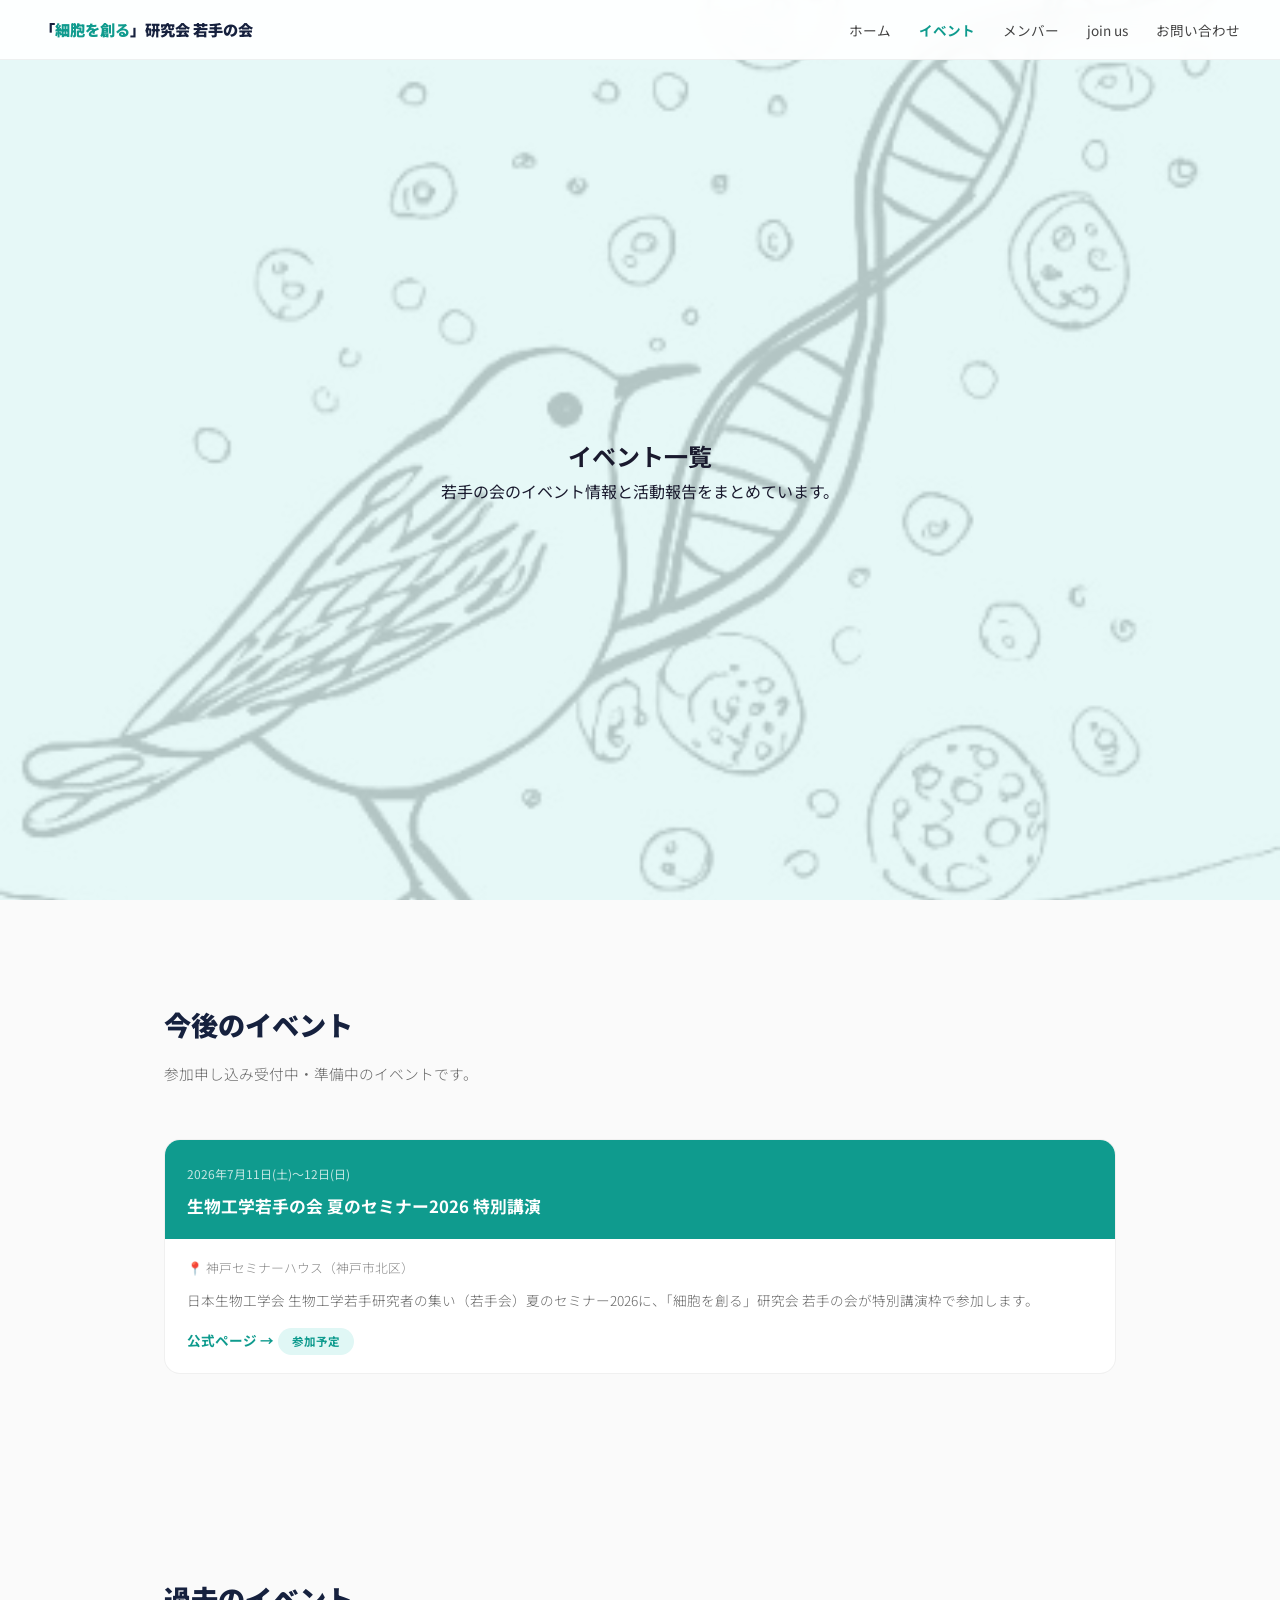
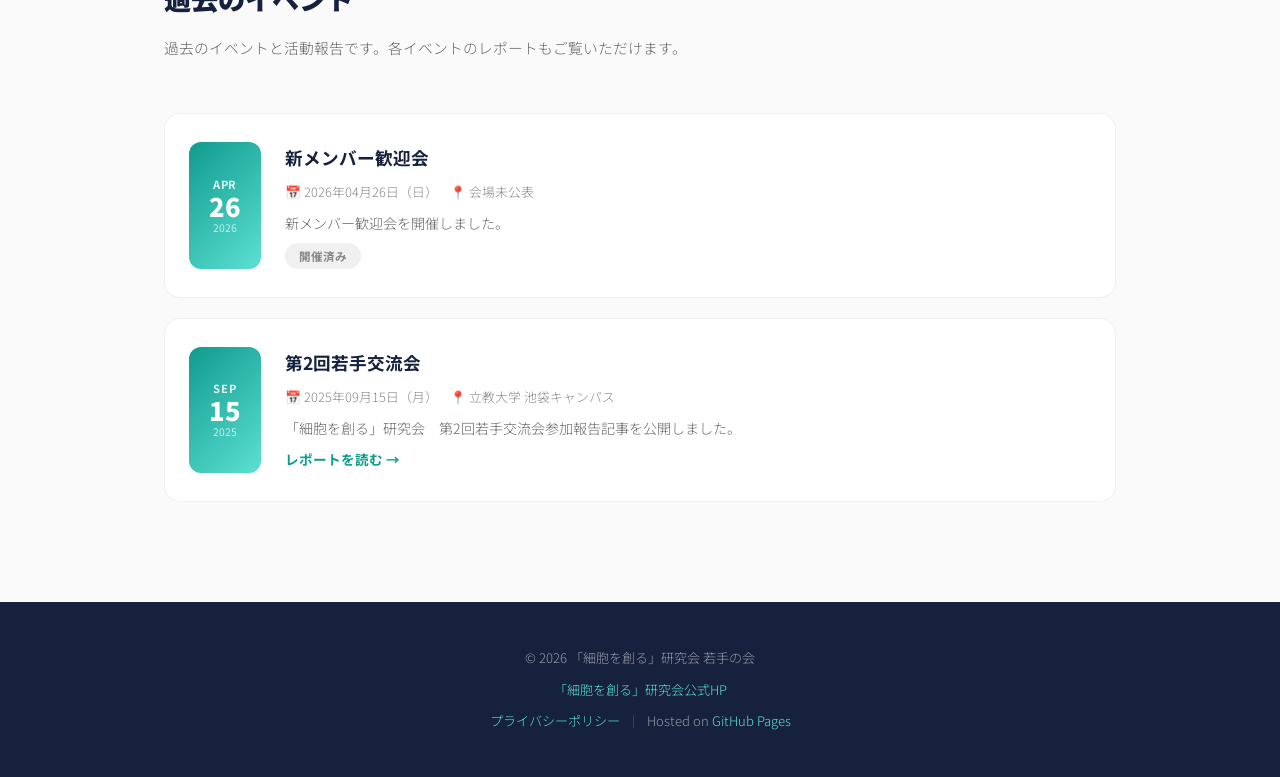
==== events.html @ 82e9b548 "Add files via upload" ====
<!DOCTYPE html>
<html lang="ja">
<head>
  <meta charset="UTF-8">
  <meta name="viewport" content="width=device-width, initial-scale=1.0">
  <title>イベント — 「細胞を創る」研究会 若手の会</title>
  <meta name="description" content="「細胞を創る」研究会 若手の会のイベント一覧・活動報告です。">
  <meta property="og:type" content="website">
  <meta property="og:locale" content="ja_JP">
  <meta property="og:site_name" content="「細胞を創る」研究会 若手の会">
  <meta property="og:title" content="イベント — 「細胞を創る」研究会 若手の会">
  <meta property="og:description" content="「細胞を創る」研究会 若手の会のイベント一覧・活動報告です。">
  <meta name="twitter:card" content="summary">
  <meta name="twitter:title" content="イベント — 「細胞を創る」研究会 若手の会">
  <meta name="twitter:description" content="「細胞を創る」研究会 若手の会のイベント一覧・活動報告です。">
  <link rel="icon" href="images/f2PzmQbG_400x400.jpg" type="image/jpeg">

  <link rel="stylesheet" href="style.css">
  <link rel="stylesheet" href="https://unpkg.com/aos@2.3.4/dist/aos.css" />
  <link rel="preconnect" href="https://fonts.googleapis.com">
  <link href="https://fonts.googleapis.com/css2?family=Noto+Sans+JP:wght@300;400;700;900&amp;display=swap" rel="stylesheet">
</head>
<body>

  <!-- ===== ナビゲーション ===== -->
  <nav class="site-nav">
    <a href="index.html" class="logo">
      「<span class="accent">細胞を創る</span>」研究会 若手の会
    </a>
    <button class="nav-toggle" onclick="document.querySelector('.nav-links').classList.toggle('open')">☰</button>
    <ul class="nav-links">
      <li><a href="index.html">ホーム</a></li>
      <li><a href="events.html" class="current">イベント</a></li>
      <li><a href="members.html">メンバー</a></li>
      <li><a href="joinus.html">join us</a></li>
      <li><a href="index.html#contact">お問い合わせ</a></li>
    </ul>
  </nav>


  <!-- ===== ヒーロー ===== -->
  <section class="hero hero-sub">
    <div class="blob blob-1"></div>
    <div class="blob blob-2"></div>
    <h1 data-aos="fade-up">イベント一覧</h1>
    <p class="lead" data-aos="fade-up" data-aos-delay="200">
      若手の会のイベント情報と活動報告をまとめています。
    </p>
  </section>


  <!-- ===== 今後のイベント ===== -->
  <section class="section">
    <h2 class="section-title" data-aos="fade-up">
      今後のイベント
    </h2>
    <p class="section-sub" data-aos="fade-up" data-aos-delay="100">
      参加申し込み受付中・準備中のイベントです。
    </p>

    <!--
      ★★★ イベントの追加方法 ★★★

      .event-entry をコピーして情報を書き換えてください。
      終了したイベントは「過去のイベント」セクションに移動してください。

      【レポートページがある場合】
        <a href="events/ファイル名.html" class="event-link">レポートを読む →</a>

      【まだレポートがない場合（告知のみ）】
        <span class="event-status upcoming">参加受付中</span>
        もしくは
        <span class="event-status upcoming">準備中</span>
    -->

<div class="event-card-grid">

  <!-- ▼▼▼ 生物工学若手の会 夏のセミナー2026 特別講演 ▼▼▼ -->
  <div class="event-card" data-aos="fade-up" data-aos-delay="100">
    <div class="event-card-header upcoming">
      <span class="event-card-date">2026年7月11日(土)〜12日(日)</span>
      <h3>生物工学若手の会 夏のセミナー2026 特別講演</h3>
    </div>
    <div class="event-card-body">
      <p class="event-meta">
        <span>📍 神戸セミナーハウス（神戸市北区）</span>
      </p>
      <p>日本生物工学会 生物工学若手研究者の集い（若手会）夏のセミナー2026に、「細胞を創る」研究会 若手の会が特別講演枠で参加します。</p>
      <a href="https://www.sbj.or.jp/division/young/young_summer_seminar2026.html" class="event-link" target="_blank" rel="noopener">公式ページ →</a>
      <span class="event-status upcoming">参加予定</span>
    </div>
  </div>
  <!-- ★ カードを増やすには上のブロックをコピー -->

</div>
  </section>


  <!-- ===== 過去のイベント ===== -->
  <section class="section">
    <h2 class="section-title" data-aos="fade-up">
      過去のイベント
    </h2>
    <p class="section-sub" data-aos="fade-up" data-aos-delay="100">
      過去のイベントと活動報告です。各イベントのレポートもご覧いただけます。
    </p>

    <div class="event-list">

      <!-- ▼▼▼ 過去イベント 2 ▼▼▼ -->
      <div class="event-entry" data-aos="fade-up" data-aos-delay="100">
        <div class="event-date-badge">
          <span class="month">Apr</span>
          <span class="day">26</span>
          <span class="year">2026</span>
        </div>
        <div class="event-info">
          <h3>新メンバー歓迎会</h3>
          <p class="event-meta">
            <span>📅 2026年04月26日（日）</span>
            <span>📍 会場未公表</span>
          </p>
          <p>新メンバー歓迎会を開催しました。</p>
          <span class="event-status past">開催済み</span>
        </div>
      </div>

      <!-- ▼▼▼ 過去イベント 1 ▼▼▼ -->
      <div class="event-entry" data-aos="fade-up" data-aos-delay="200">
        <div class="event-date-badge">
          <span class="month">Sep</span>
          <span class="day">15</span>
          <span class="year">2025</span>
        </div>
        <div class="event-info">
          <h3>第2回若手交流会</h3>
          <p class="event-meta">
            <span>📅 2025年09月15日（月）</span>
            <span>📍 立教大学 池袋キャンパス</span>
          </p>
          <p>「細胞を創る」研究会　第2回若手交流会参加報告記事を公開しました。</p>
          <!--
            ★ レポートページができたら下のコメントを外してリンクを有効化
          -->
          <a href="https://note.com/saiboutsukuritai/n/n940c62a0c1cd" class="event-link">レポートを読む →</a>
        </div>
      </div>

      <!--
        ★ 過去のイベントを追加するには .event-entry をコピーしてください。
          新しいものが上に来るように並べるのがおすすめです。
      -->
    </div>
  </section>


  <!-- ===== フッター ===== -->
 <footer class="site-footer">
    <p>© 2026 「細胞を創る」研究会 若手の会</p>
    <p class="mt-1">
      <a href="https://jscsr.org/">「細胞を創る」研究会公式HP</a>
    </p>
    <p class="mt-1">
      <a href="privacy.html">プライバシーポリシー</a>
      <span class="footer-sep">｜</span>
      Hosted on <a href="https://pages.github.com/" target="_blank" rel="noopener">GitHub Pages</a>
    </p>
    
  </footer>


  <script src="https://unpkg.com/aos@2.3.4/dist/aos.js"></script>
  <script>
    AOS.init({ duration: 800, once: true, offset: 80, easing: 'ease-out' });
  </script>

</body>
</html>
---- style.css ----
/* ==========================================================
   「細胞を創る」研究会 若手の会 — 共通スタイルシート
   
   ★ 編集ガイド ★
   - 色を変えたい → 下の :root { } 内の変数を変更
   - フォントを変えたい → --font-body, --font-display を変更
   - 各セクションのスタイルはコメントで区切ってあります
   ========================================================== */

/* ---------- カラー・フォント設定（ここで一括変更） ---------- */
:root {
  /* メインカラー */
  --c-primary: #0f9b8e;
  --c-primary-light: #5ce0d2;
  --c-primary-pale: #e0f7f5;

  /* ダークカラー */
  --c-dark: #16213e;
  --c-dark-grad-1: #0f2027;
  --c-dark-grad-2: #203a43;
  --c-dark-grad-3: #2c5364;

  /* テキスト */
  --c-text: #1a1a2e;
  --c-text-light: #666;
  --c-text-muted: #888;

  /* 背景 */
  --c-bg: #fafafa;
  --c-card-bg: #fff;
  --c-border: rgba(0, 0, 0, 0.06);

  /* フォント */
  --font-body: 'Noto Sans JP', sans-serif;
  --font-display: 'Noto Sans JP', sans-serif;

  /* レイアウト */
  --max-width: 1000px;
  --nav-height: 60px;
}


/* ---------- リセット ---------- */
*,
*::before,
*::after {
  margin: 0;
  padding: 0;
  box-sizing: border-box;
}

html {
  scroll-behavior: smooth;
}

body {
  font-family: var(--font-body);
  color: var(--c-text);
  background: var(--c-bg);
  line-height: 1.8;
}

img {
  max-width: 100%;
  height: auto;
  display: block;
}

a {
  color: inherit;
  text-decoration: none;
}


/* ==========================================================
   ナビゲーション
   ========================================================== */
.site-nav {
  position: fixed;
  top: 0;
  width: 100%;
  background: rgba(255, 255, 255, 0.92);
  backdrop-filter: blur(12px);
  -webkit-backdrop-filter: blur(12px);
  z-index: 100;
  padding: 0 40px;
  height: var(--nav-height);
  display: flex;
  justify-content: space-between;
  align-items: center;
  border-bottom: 1px solid var(--c-border);
}

.site-nav .logo {
  font-weight: 900;
  font-size: 0.95rem;
  color: var(--c-dark);
  white-space: nowrap;
}

.site-nav .logo .accent {
  color: var(--c-primary);
}

.site-nav .nav-links {
  list-style: none;
  display: flex;
  gap: 28px;
}

.site-nav .nav-links a {
  font-size: 0.85rem;
  font-weight: 400;
  color: #444;
  transition: color 0.3s;
  position: relative;
}

.site-nav .nav-links a::after {
  content: '';
  position: absolute;
  bottom: -4px;
  left: 0;
  width: 0;
  height: 2px;
  background: var(--c-primary);
  transition: width 0.3s;
}

.site-nav .nav-links a:hover {
  color: var(--c-primary);
}

.site-nav .nav-links a:hover::after {
  width: 100%;
}

/* 現在のページをハイライト */
.site-nav .nav-links a.current {
  color: var(--c-primary);
  font-weight: 700;
}

/* ハンバーガーメニュー（モバイル用） */
.nav-toggle {
  display: none;
  background: none;
  border: none;
  font-size: 1.5rem;
  cursor: pointer;
  color: var(--c-dark);
}


/* ==========================================================
   ヒーローセクション
   ========================================================== */
.hero {
  min-height: 100vh;
  display: flex;
  flex-direction: column;
  justify-content: center;
  align-items: center;
  text-align: center;
  padding: 120px 24px 80px;
  background: var(--c-primary-pale);
  position: relative;
  overflow: hidden;
}

/* ★ 背景画像（::before で重ねる） */
.hero::before {
  content: '';
  position: absolute;
  top: 0;
  left: 0;
  width: 100%;
  height: 100%;
  background-image: url('images/f2PzmQbG_400x400.jpg');  /* ← 画像パスをここで指定 */
  background-size: cover;                        /* ← 画像の大きさ（※下で解説） */
  background-position: center;                   /* ← 画像のどこを中心にするか */
  background-repeat: no-repeat;
  opacity: 0.2;                                  /* ← 透明度（0=完全透明 〜 1=不透明） */
  pointer-events: none;                          /* クリックを透過させる */
  z-index: 0;
}
/* ==========================================================
   ボタン
   ========================================================== */
.btn {
  display: inline-block;
  padding: 14px 36px;
  border-radius: 50px;
  font-weight: 700;
  font-size: 0.9rem;
  transition: transform 0.3s, box-shadow 0.3s;
  position: relative;
  cursor: pointer;
  border: none;
}

.btn:hover {
  transform: translateY(-3px);
}

.btn-primary {
  background: var(--c-primary);
  color: #fff;
}

.btn-primary:hover {
  box-shadow: 0 12px 32px rgba(15, 155, 142, 0.35);
}

.btn-outline {
  background: transparent;
  color: var(--c-dark);
  border: 2px solid rgba(255, 255, 255, 0.3);
}

.btn-outline:hover {
  border-color: var(--c-primary-light);
  color: var(--c-primary-light);
  box-shadow: none;
}


/* ==========================================================
   セクション共通
   ========================================================== */
.section {
  padding: 100px 24px;
  max-width: var(--max-width);
  margin: 0 auto;
}

.section-wide {
  max-width: 1200px;
}

.section-title {
  font-family: var(--font-display);
  font-size: 1.7rem;
  font-weight: 900;
  margin-bottom: 12px;
  color: var(--c-dark);
}

.section-title .accent {
  color: var(--c-primary);
}

.section-sub {
  color: var(--c-text-light);
  font-size: 0.92rem;
  margin-bottom: 52px;
  font-weight: 300;
}

.text-center {
  text-align: center;
}


/* ==========================================================
   カードグリッド
   ========================================================== */
.card-grid {
  display: grid;
  grid-template-columns: repeat(auto-fit, minmax(280px, 1fr));
  gap: 24px;
}

.card {
  background: var(--c-card-bg);
  border-radius: 16px;
  padding: 32px 24px;
  border: 1px solid var(--c-border);
  transition: transform 0.3s, box-shadow 0.3s;
}

.card:hover {
  transform: translateY(-5px);
  box-shadow: 0 16px 40px rgba(0, 0, 0, 0.07);
}

.card .icon {
  width: 52px;
  height: 52px;
  background: linear-gradient(135deg, var(--c-primary), var(--c-primary-light));
  border-radius: 14px;
  display: flex;
  align-items: center;
  justify-content: center;
  font-size: 1.4rem;
  margin-bottom: 18px;
}

.card h3 {
  font-size: 1.1rem;
  font-weight: 700;
  margin-bottom: 8px;
  color: var(--c-dark);
}

.card p {
  font-size: 0.88rem;
  color: var(--c-text-light);
  font-weight: 300;
}


/* ==========================================================
   タイムライン（イベント用）
   ========================================================== */
.timeline {
  position: relative;
  padding-left: 40px;
}

.timeline::before {
  content: '';
  position: absolute;
  left: 14px;
  top: 0;
  bottom: 0;
  width: 2px;
  background: linear-gradient(to bottom, var(--c-primary), var(--c-primary-light), transparent);
}

.timeline-item {
  position: relative;
  margin-bottom: 44px;
}

.timeline-item::before {
  content: '';
  position: absolute;
  left: -32px;
  top: 6px;
  width: 12px;
  height: 12px;
  border-radius: 50%;
  background: var(--c-primary);
  border: 3px solid #fff;
  box-shadow: 0 0 0 3px rgba(15, 155, 142, 0.2);
}

.timeline-item .date {
  font-size: 0.78rem;
  color: var(--c-primary);
  font-weight: 700;
  margin-bottom: 4px;
  letter-spacing: 0.06em;
}

.timeline-item h3 {
  font-size: 1.05rem;
  font-weight: 700;
  margin-bottom: 6px;
  color: var(--c-dark);
}

.timeline-item p {
  font-size: 0.88rem;
  color: var(--c-text-light);
  font-weight: 300;
}


/* ==========================================================
   イベント一覧（events.html 用）
   ========================================================== */
.event-list {
  display: flex;
  flex-direction: column;
  gap: 20px;
}

.event-entry {
  display: flex;
  gap: 24px;
  background: var(--c-card-bg);
  border-radius: 16px;
  padding: 28px 24px;
  border: 1px solid var(--c-border);
  transition: transform 0.3s, box-shadow 0.3s;
}

.event-entry:hover {
  transform: translateY(-3px);
  box-shadow: 0 12px 32px rgba(0, 0, 0, 0.06);
}

/* 日付バッジ */
.event-date-badge {
  flex-shrink: 0;
  width: 72px;
  display: flex;
  flex-direction: column;
  align-items: center;
  justify-content: center;
  background: linear-gradient(135deg, var(--c-primary), var(--c-primary-light));
  border-radius: 12px;
  padding: 12px 8px;
  color: #fff;
  line-height: 1.2;
}

.event-date-badge .month {
  font-size: 0.7rem;
  font-weight: 700;
  text-transform: uppercase;
  letter-spacing: 0.08em;
  opacity: 0.85;
}

.event-date-badge .day {
  font-size: 1.6rem;
  font-weight: 900;
}

.event-date-badge .year {
  font-size: 0.65rem;
  font-weight: 400;
  opacity: 0.7;
}

.event-info h3 {
  font-size: 1.1rem;
  font-weight: 700;
  color: var(--c-dark);
  margin-bottom: 6px;
}

.event-info p {
  font-size: 0.88rem;
  color: var(--c-text-light);
  font-weight: 300;
}

.event-meta {
  display: flex;
  flex-wrap: wrap;
  gap: 16px;
  margin-bottom: 8px;
}

.event-meta span {
  font-size: 0.8rem;
  color: var(--c-text-muted);
}

.event-link {
  display: inline-block;
  margin-top: 10px;
  font-size: 0.85rem;
  font-weight: 700;
  color: var(--c-primary);
  transition: color 0.2s;
}

.event-link:hover {
  color: var(--c-dark);
  text-decoration: underline;
}

.event-status {
  display: inline-block;
  margin-top: 10px;
  font-size: 0.72rem;
  font-weight: 700;
  padding: 3px 14px;
  border-radius: 20px;
}

.event-status.upcoming {
  color: var(--c-primary);
  background: var(--c-primary-pale);
}

.event-status.past {
  color: var(--c-text-muted);
  background: #f0f0f0;
}


/* ==========================================================
   記事ページ（events/ 内の個別レポート用）
   ========================================================== */
.article-content {
  max-width: 800px;
}

.article-meta {
  margin-bottom: 40px;
}

.meta-table {
  width: 100%;
  border-collapse: collapse;
  font-size: 0.88rem;
}

.meta-table th {
  text-align: left;
  font-weight: 700;
  color: var(--c-dark);
  padding: 10px 16px;
  width: 120px;
  background: var(--c-primary-pale);
  border-bottom: 1px solid var(--c-border);
  white-space: nowrap;
}

.meta-table td {
  padding: 10px 16px;
  color: var(--c-text-light);
  font-weight: 300;
  border-bottom: 1px solid var(--c-border);
}

.article-content h2 {
  font-size: 1.15rem;
  font-weight: 700;
  color: var(--c-dark);
  margin: 40px 0 12px;
  padding-left: 14px;
  border-left: 3px solid var(--c-primary);
}

.article-content p {
  font-size: 0.92rem;
  color: var(--c-text-light);
  font-weight: 300;
  margin-bottom: 16px;
  line-height: 2;
}

.article-img {
  width: 100%;
  border-radius: 12px;
  margin: 8px 0;
}

.article-content figure {
  margin: 24px 0;
}

.article-content figcaption {
  text-align: center;
  font-size: 0.8rem;
  color: var(--c-text-muted);
  font-weight: 300;
  margin-top: 8px;
}

.back-link {
  margin-top: 56px;
  padding-top: 24px;
  border-top: 1px solid var(--c-border);
}

.back-link a {
  font-size: 0.88rem;
  font-weight: 700;
  color: var(--c-primary);
  transition: color 0.2s;
}

.back-link a:hover {
  color: var(--c-dark);
}


/* ==========================================================
   リンク集（トップページ用）
   ========================================================== */
.link-grid {
  display: grid;
  grid-template-columns: repeat(auto-fit, minmax(260px, 1fr));
  gap: 16px;
}

.link-card {
  display: flex;
  align-items: center;
  gap: 16px;
  background: var(--c-card-bg);
  border-radius: 12px;
  padding: 18px 20px;
  border: 1px solid var(--c-border);
  transition: transform 0.2s, box-shadow 0.2s;
  text-decoration: none;
  color: inherit;
}

.link-card:hover {
  transform: translateY(-3px);
  box-shadow: 0 8px 24px rgba(0, 0, 0, 0.06);
}

.link-card .link-icon {
  flex-shrink: 0;
  width: 40px;
  height: 40px;
  background: var(--c-primary-pale);
  border-radius: 10px;
  display: flex;
  align-items: center;
  justify-content: center;
  font-size: 1.1rem;
}

.link-card .link-text h4 {
  font-size: 0.9rem;
  font-weight: 700;
  color: var(--c-dark);
  margin-bottom: 2px;
}

.link-card .link-text p {
  font-size: 0.75rem;
  color: var(--c-text-muted);
  font-weight: 300;
}


/* ==========================================================
   メンバーテーブル（members.html 用）
   ========================================================== */
.table-wrap {
  overflow-x: auto;                /* スマホで横スクロール可能にする */
  -webkit-overflow-scrolling: touch;
  border-radius: 16px;
  border: 1px solid var(--c-border);
  background: var(--c-card-bg);
}

.member-table {
  width: 100%;
  border-collapse: collapse;
  min-width: 700px;               /* これより狭い画面では横スクロール */
  font-size: 0.9rem;
}

.member-table thead {
  background: var(--c-dark);
  color: #fff;
}

.member-table th {
  padding: 14px 18px;
  font-weight: 700;
  font-size: 0.82rem;
  letter-spacing: 0.06em;
  text-align: left;
  white-space: nowrap;
}

.member-table td {
  padding: 16px 18px;
  border-bottom: 1px solid var(--c-border);
  color: var(--c-text-light);
  font-weight: 300;
  vertical-align: middle;
}

/* 最後の行は下線なし */
.member-table tbody tr:last-child td {
  border-bottom: none;
}

/* 行ホバー */
.member-table tbody tr {
  transition: background 0.2s;
}

.member-table tbody tr:hover {
  background: var(--c-primary-pale);
}

/* 氏名列を太字に */
.member-table .name-cell {
  font-weight: 700;
  color: var(--c-dark);
  white-space: nowrap;
}

/* 役割バッジ（テーブル内でも使用） */
.member-table .role {
  display: inline-block;
  font-size: 0.72rem;
  font-weight: 700;
  color: var(--c-primary);
  background: var(--c-primary-pale);
  padding: 3px 12px;
  border-radius: 20px;
  white-space: nowrap;
}

/* researchmap リンク */
.rm-link {
  color: var(--c-primary);
  font-weight: 400;
  font-size: 0.82rem;
  transition: color 0.2s;
  white-space: nowrap;
}

.rm-link:hover {
  color: var(--c-dark);
  text-decoration: underline;
}


/* ==========================================================
   メンバーカード（カード形式を使う場合に残しておく）
   ========================================================== */
.member-grid {
  display: grid;
  grid-template-columns: repeat(auto-fit, minmax(240px, 1fr));
  gap: 28px;
}

.member-card {
  background: var(--c-card-bg);
  border-radius: 16px;
  padding: 32px 24px;
  text-align: center;
  border: 1px solid var(--c-border);
  transition: transform 0.3s, box-shadow 0.3s;
}

.member-card:hover {
  transform: translateY(-5px);
  box-shadow: 0 16px 40px rgba(0, 0, 0, 0.07);
}

.member-card .avatar {
  width: 100px;
  height: 100px;
  border-radius: 50%;
  margin: 0 auto 18px;
  object-fit: cover;
  border: 3px solid var(--c-primary-pale);
}

/* 画像がない場合のプレースホルダー */
.member-card .avatar-placeholder {
  width: 100px;
  height: 100px;
  border-radius: 50%;
  margin: 0 auto 18px;
  background: linear-gradient(135deg, var(--c-primary-pale), #b2dfdb);
  display: flex;
  align-items: center;
  justify-content: center;
  font-size: 2.2rem;
}

.member-card h3 {
  font-size: 1.05rem;
  font-weight: 700;
  color: var(--c-dark);
  margin-bottom: 4px;
}

.member-card .affiliation {
  font-size: 0.82rem;
  color: var(--c-text-muted);
  font-weight: 300;
  margin-bottom: 8px;
}

.member-card .role {
  display: inline-block;
  font-size: 0.72rem;
  font-weight: 700;
  color: var(--c-primary);
  background: var(--c-primary-pale);
  padding: 3px 12px;
  border-radius: 20px;
}

.member-card .bio {
  font-size: 0.82rem;
  color: var(--c-text-light);
  font-weight: 300;
  margin-top: 12px;
  line-height: 1.7;
}


/* ==========================================================
   ステップリスト（参加するには ページ用）
   ========================================================== */
.step-list {
  display: flex;
  flex-direction: column;
  gap: 28px;
}

.step {
  display: flex;
  gap: 24px;
  align-items: flex-start;
  background: var(--c-card-bg);
  border-radius: 16px;
  padding: 28px 24px;
  border: 1px solid var(--c-border);
  transition: transform 0.3s, box-shadow 0.3s;
}

.step:hover {
  transform: translateY(-3px);
  box-shadow: 0 12px 32px rgba(0, 0, 0, 0.06);
}

.step-number {
  flex-shrink: 0;
  width: 48px;
  height: 48px;
  background: linear-gradient(135deg, var(--c-primary), var(--c-primary-light));
  color: #fff;
  border-radius: 50%;
  display: flex;
  align-items: center;
  justify-content: center;
  font-weight: 900;
  font-size: 1.2rem;
}

.step-content h3 {
  font-size: 1.05rem;
  font-weight: 700;
  color: var(--c-dark);
  margin-bottom: 6px;
}

.step-content p {
  font-size: 0.88rem;
  color: var(--c-text-light);
  font-weight: 300;
}


/* ==========================================================
   FAQ（アコーディオン）
   ========================================================== */
.faq-list {
  display: flex;
  flex-direction: column;
  gap: 12px;
}

.faq-item {
  background: var(--c-card-bg);
  border: 1px solid var(--c-border);
  border-radius: 12px;
  overflow: hidden;
  transition: box-shadow 0.3s;
}

.faq-item:hover {
  box-shadow: 0 4px 16px rgba(0, 0, 0, 0.05);
}

.faq-item summary {
  padding: 18px 24px;
  font-weight: 700;
  font-size: 0.95rem;
  color: var(--c-dark);
  cursor: pointer;
  list-style: none;
  display: flex;
  align-items: center;
  gap: 12px;
}

/* 開閉アイコン */
.faq-item summary::before {
  content: '＋';
  flex-shrink: 0;
  width: 28px;
  height: 28px;
  background: var(--c-primary-pale);
  color: var(--c-primary);
  border-radius: 50%;
  display: flex;
  align-items: center;
  justify-content: center;
  font-size: 0.9rem;
  font-weight: 900;
  transition: transform 0.3s;
}

.faq-item[open] summary::before {
  content: '−';
  transform: rotate(180deg);
}

/* Safari のデフォルト三角形を消す */
.faq-item summary::-webkit-details-marker {
  display: none;
}

.faq-item p {
  padding: 0 24px 18px 64px;
  font-size: 0.88rem;
  color: var(--c-text-light);
  font-weight: 300;
  line-height: 1.8;
}


/* ==========================================================
   プライバシーポリシー
   ========================================================== */
.policy-content {
  max-width: 800px;
}

.policy-lead {
  font-size: 0.95rem;
  color: var(--c-text);
  margin-bottom: 48px;
  padding-bottom: 28px;
  border-bottom: 1px solid var(--c-border);
  line-height: 2;
}

.policy-section {
  margin-bottom: 36px;
}

.policy-section h2 {
  font-size: 1.1rem;
  font-weight: 700;
  color: var(--c-dark);
  margin-bottom: 10px;
  padding-left: 14px;
  border-left: 3px solid var(--c-primary);
}

.policy-section p {
  font-size: 0.88rem;
  color: var(--c-text-light);
  font-weight: 300;
  margin-bottom: 8px;
  line-height: 1.9;
}

.policy-section ul {
  list-style: none;
  padding-left: 0;
  margin-top: 8px;
}

.policy-section ul li {
  font-size: 0.88rem;
  color: var(--c-text-light);
  font-weight: 300;
  padding: 4px 0 4px 20px;
  position: relative;
}

.policy-section ul li::before {
  content: '•';
  color: var(--c-primary);
  position: absolute;
  left: 4px;
  font-weight: 900;
}

.policy-section a {
  color: var(--c-primary);
  text-decoration: underline;
}

.policy-section a:hover {
  color: var(--c-dark);
}

.policy-date {
  margin-top: 48px;
  padding-top: 24px;
  border-top: 1px solid var(--c-border);
  font-size: 0.82rem;
  color: var(--c-text-muted);
  font-weight: 300;
}


/* ==========================================================
   次回開催アナウンスバー
   ========================================================== */
.announce-bar {
  background: linear-gradient(135deg, var(--c-dark-grad-1), var(--c-dark-grad-2), var(--c-dark-grad-3));
  padding: 0 24px;
}

.announce-inner {
  max-width: var(--max-width);
  margin: 0 auto;
  display: flex;
  align-items: center;
  gap: 24px;
  padding: 28px 0;
  flex-wrap: wrap;
}

.announce-badge {
  flex-shrink: 0;
  background: var(--c-primary);
  color: #fff;
  font-size: 0.72rem;
  font-weight: 700;
  letter-spacing: 0.1em;
  padding: 5px 14px;
  border-radius: 20px;
  white-space: nowrap;
}

.announce-date-block {
  flex-shrink: 0;
  display: flex;
  flex-direction: column;
  align-items: center;
  background: rgba(255,255,255,0.08);
  border: 1px solid rgba(255,255,255,0.15);
  border-radius: 12px;
  padding: 10px 18px;
  color: #fff;
  line-height: 1.1;
  min-width: 72px;
}

.announce-month {
  font-size: 0.72rem;
  opacity: 0.7;
  font-weight: 400;
}

.announce-day {
  font-size: 1.9rem;
  font-weight: 900;
  line-height: 1.15;
}

.announce-year {
  font-size: 0.65rem;
  opacity: 0.6;
  font-weight: 300;
}

.announce-body {
  flex: 1;
  min-width: 200px;
}

.announce-title {
  font-size: 1.15rem;
  font-weight: 900;
  color: #fff;
  margin-bottom: 6px;
}

.announce-meta {
  display: flex;
  flex-wrap: wrap;
  gap: 16px;
}

.announce-meta span {
  font-size: 0.82rem;
  color: rgba(255,255,255,0.65);
  font-weight: 300;
}

.announce-cta {
  flex-shrink: 0;
  display: inline-block;
  background: var(--c-primary);
  color: #fff;
  font-size: 0.85rem;
  font-weight: 700;
  padding: 12px 28px;
  border-radius: 50px;
  transition: transform 0.3s, box-shadow 0.3s;
  white-space: nowrap;
}

.announce-cta:hover {
  transform: translateY(-3px);
  box-shadow: 0 10px 28px rgba(15, 155, 142, 0.4);
}

@media (max-width: 768px) {
  .announce-inner {
    gap: 16px;
    padding: 24px 0;
  }
  .announce-date-block {
    min-width: 60px;
    padding: 8px 14px;
  }
  .announce-day {
    font-size: 1.5rem;
  }
  .announce-title {
    font-size: 1rem;
  }
  .announce-cta {
    width: 100%;
    text-align: center;
  }
}


/* ==========================================================
   フッター
   ========================================================== */
.site-footer {
  background: var(--c-dark);
  color: rgba(255, 255, 255, 0.55);
  text-align: center;
  padding: 44px 24px;
  font-size: 0.82rem;
  font-weight: 300;
}

.site-footer a {
  color: var(--c-primary-light);
}

.site-footer a:hover {
  text-decoration: underline;
}

.footer-sep {
  margin: 0 4px;
  opacity: 0.5;
}


/* ==========================================================
   ユーティリティ
   ========================================================== */
.mt-1 { margin-top: 8px; }
.mt-2 { margin-top: 16px; }
.mt-3 { margin-top: 24px; }
.mt-4 { margin-top: 40px; }
.mb-1 { margin-bottom: 8px; }
.mb-2 { margin-bottom: 16px; }
.mb-3 { margin-bottom: 24px; }
.mb-4 { margin-bottom: 40px; }


/* ==========================================================
   イベントカードグリッド（events.html 用）
   ========================================================== */
.event-card-grid {
  display: grid;
  grid-template-columns: repeat(auto-fit, minmax(280px, 1fr));
  gap: 24px;
}

.event-card {
  background: var(--c-card-bg);
  border-radius: 16px;
  border: 1px solid var(--c-border);
  overflow: hidden;
  transition: transform 0.3s, box-shadow 0.3s;
}

.event-card:hover {
  transform: translateY(-5px);
  box-shadow: 0 16px 40px rgba(0, 0, 0, 0.07);
}

/* カードヘッダー（今後 = ティール、過去 = ダーク） */
.event-card-header {
  padding: 18px 22px;
  color: #fff;
}

.event-card-header.upcoming {
  background: var(--c-primary);
}

.event-card-header.past {
  background: var(--c-dark);
}

.event-card-header .event-card-date {
  font-size: 0.75rem;
  opacity: 0.75;
  font-weight: 400;
}

.event-card-header h3 {
  font-size: 1.05rem;
  font-weight: 700;
  margin-top: 4px;
}

/* カードボディ */
.event-card-body {
  padding: 18px 22px;
}

.event-card-body p {
  font-size: 0.85rem;
  color: var(--c-text-light);
  font-weight: 300;
  margin-bottom: 10px;
  line-height: 1.7;
}

/* 場所・日時などのメタ情報 */
.event-meta {
  display: flex;
  flex-wrap: wrap;
  gap: 12px;
  margin-bottom: 8px;
}

.event-meta span {
  font-size: 0.8rem;
  color: var(--c-text-muted);
}

/* 「レポートを読む →」リンク */
.event-link {
  display: inline-block;
  margin-top: 6px;
  font-size: 0.85rem;
  font-weight: 700;
  color: var(--c-primary);
  transition: color 0.2s;
}

.event-link:hover {
  color: var(--c-dark);
  text-decoration: underline;
}

/* 「準備中」「参加受付中」バッジ */
.event-status {
  display: inline-block;
  margin-top: 6px;
  font-size: 0.72rem;
  font-weight: 700;
  padding: 3px 14px;
  border-radius: 20px;
}

.event-status.upcoming {
  color: var(--c-primary);
  background: var(--c-primary-pale);
}

.event-status.past {
  color: var(--c-text-muted);
  background: #f0f0f0;
}


/* ==========================================================
   レスポンシブ
   ========================================================== */
@media (max-width: 768px) {
  .site-nav {
    padding: 0 20px;
  }

  .site-nav .nav-links {
    display: none;
    position: absolute;
    top: var(--nav-height);
    left: 0;
    width: 100%;
    background: rgba(255, 255, 255, 0.97);
    flex-direction: column;
    padding: 20px;
    gap: 16px;
    border-bottom: 1px solid var(--c-border);
  }

  .site-nav .nav-links.open {
    display: flex;
  }

  .nav-toggle {
    display: block;
  }

  .hero {
    padding: 100px 20px 60px;
  }

  .hero-sub {
    padding: 100px 20px 40px;
    min-height: 30vh;
  }

  .section {
    padding: 64px 20px;
  }

  .card-grid {
    grid-template-columns: 1fr;
  }

  .member-grid {
    grid-template-columns: repeat(auto-fit, minmax(200px, 1fr));
  }

  .step {
    flex-direction: column;
    gap: 16px;
  }

  /* イベントカードはスマホで1列に */
  .event-card-grid {
    grid-template-columns: 1fr;
  }
}
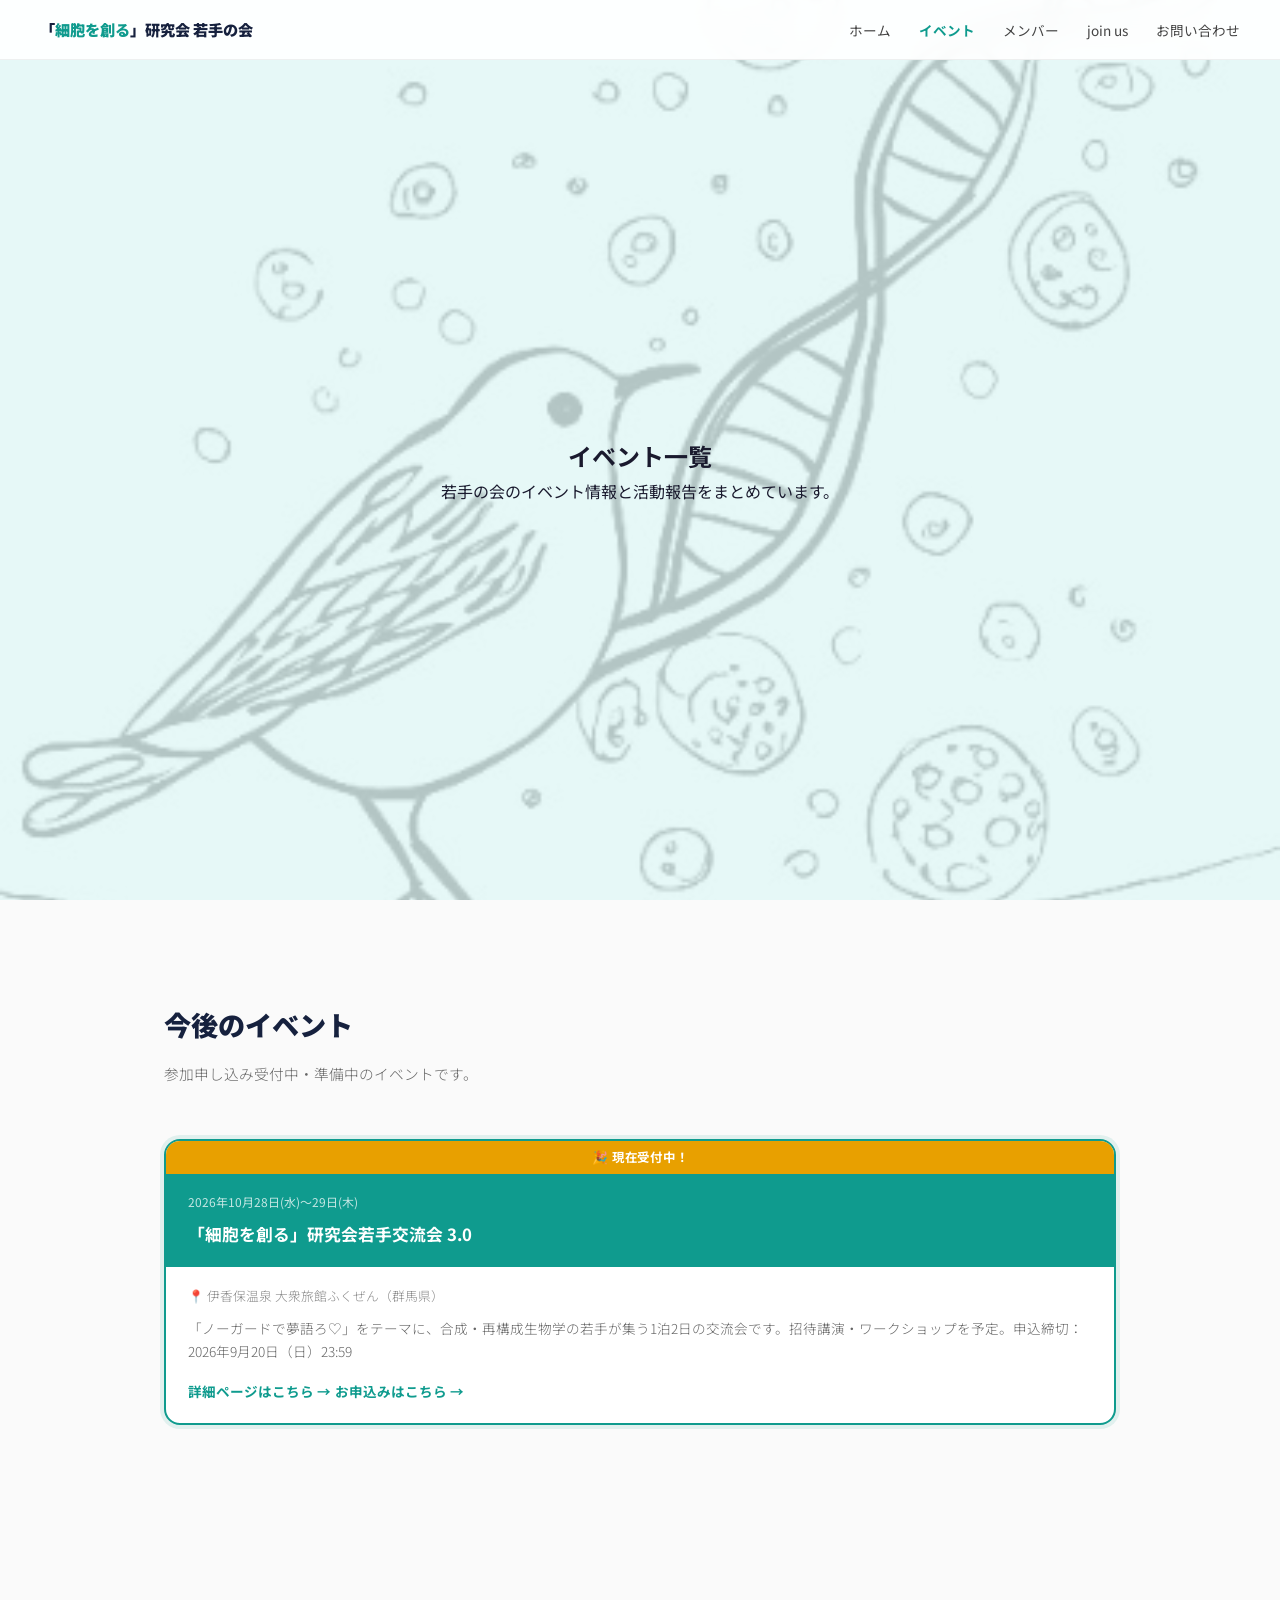
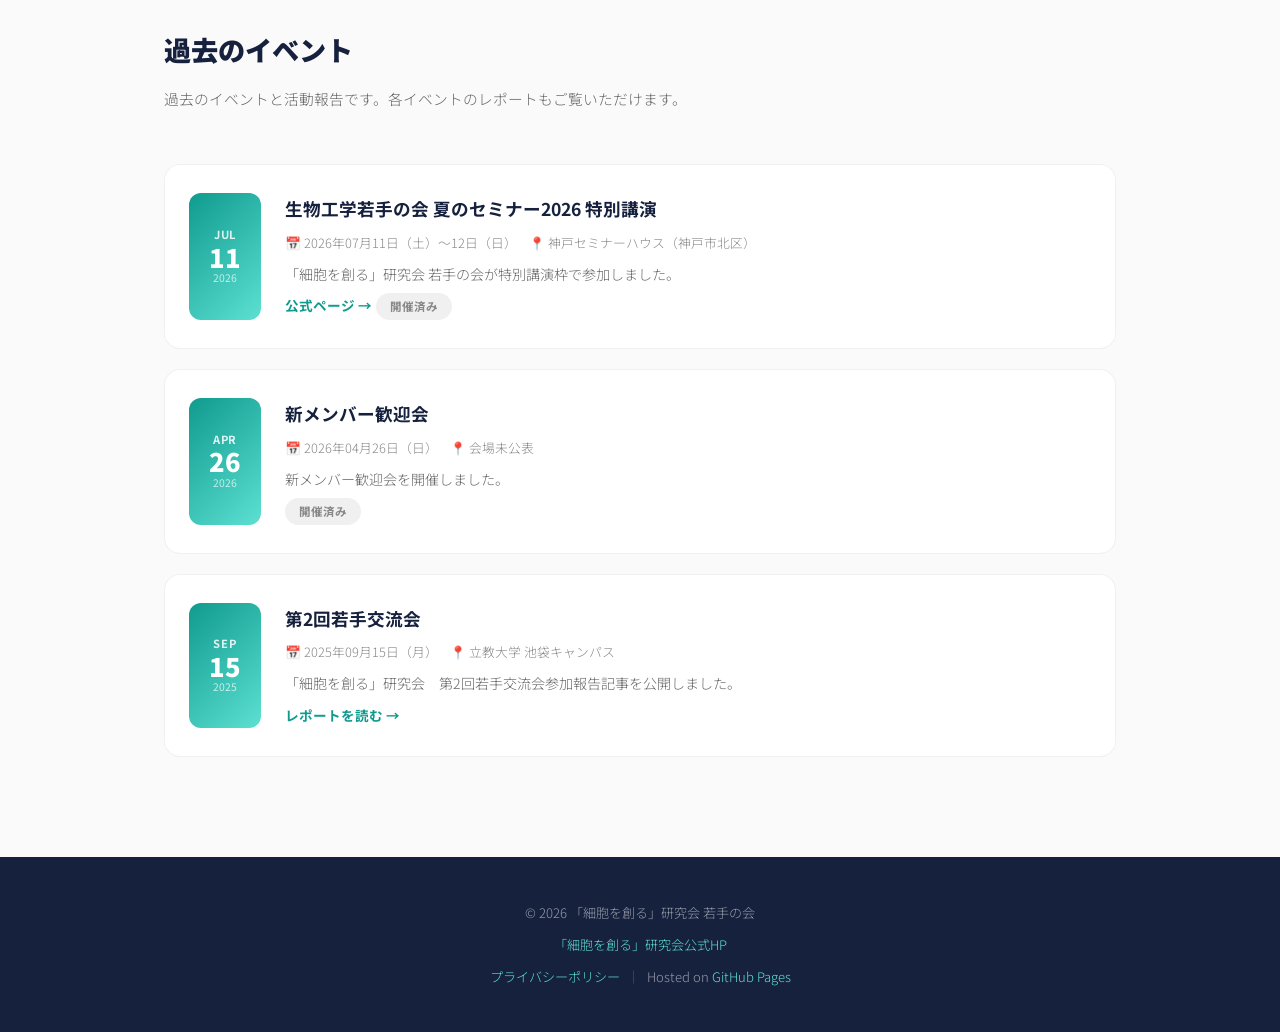
==== commit ccc6df6a: "Add files via upload" ====
--- a/events.html
+++ b/events.html
@@ -75,21 +75,23 @@
 
 <div class="event-card-grid">
 
-  <!-- ▼▼▼ 生物工学若手の会 夏のセミナー2026 特別講演 ▼▼▼ -->
-  <div class="event-card" data-aos="fade-up" data-aos-delay="100">
+  <!-- ▼▼▼ 若手交流会 3.0（受付中・先頭に表示） ▼▼▼ -->
+  <div class="event-card event-card--open" data-aos="fade-up" data-aos-delay="100">
+    <div class="event-card-open-badge">🎉 現在受付中！</div>
     <div class="event-card-header upcoming">
-      <span class="event-card-date">2026年7月11日(土)〜12日(日)</span>
-      <h3>生物工学若手の会 夏のセミナー2026 特別講演</h3>
+      <span class="event-card-date">2026年10月28日(水)〜29日(木)</span>
+      <h3>「細胞を創る」研究会若手交流会 3.0</h3>
     </div>
     <div class="event-card-body">
       <p class="event-meta">
-        <span>📍 神戸セミナーハウス（神戸市北区）</span>
+        <span>📍 伊香保温泉 大衆旅館ふくぜん（群馬県）</span>
       </p>
-      <p>日本生物工学会 生物工学若手研究者の集い（若手会）夏のセミナー2026に、「細胞を創る」研究会 若手の会が特別講演枠で参加します。</p>
-      <a href="https://www.sbj.or.jp/division/young/young_summer_seminar2026.html" class="event-link" target="_blank" rel="noopener">公式ページ →</a>
-      <span class="event-status upcoming">参加予定</span>
+      <p>「ノーガードで夢語ろ♡」をテーマに、合成・再構成生物学の若手が集う1泊2日の交流会です。招待講演・ワークショップを予定。申込締切：2026年9月20日（日）23:59</p>
+      <a href="wakate-koryu-3.html" class="event-link">詳細ページはこちら →</a>
+      <a href="https://connpass.com/event/403059/" class="event-link" target="_blank" rel="noopener">お申込みはこちら →</a>
     </div>
   </div>
+
   <!-- ★ カードを増やすには上のブロックをコピー -->
 
 </div>
@@ -106,6 +108,25 @@
     </p>
 
     <div class="event-list">
+
+      <!-- ▼▼▼ 生物工学若手の会 夏のセミナー2026 ▼▼▼ -->
+      <div class="event-entry" data-aos="fade-up" data-aos-delay="50">
+        <div class="event-date-badge">
+          <span class="month">Jul</span>
+          <span class="day">11</span>
+          <span class="year">2026</span>
+        </div>
+        <div class="event-info">
+          <h3>生物工学若手の会 夏のセミナー2026 特別講演</h3>
+          <p class="event-meta">
+            <span>📅 2026年07月11日（土）〜12日（日）</span>
+            <span>📍 神戸セミナーハウス（神戸市北区）</span>
+          </p>
+          <p>「細胞を創る」研究会 若手の会が特別講演枠で参加しました。</p>
+          <a href="https://www.sbj.or.jp/division/young/young_summer_seminar2026.html" class="event-link" target="_blank" rel="noopener">公式ページ →</a>
+          <span class="event-status past">開催済み</span>
+        </div>
+      </div>
 
       <!-- ▼▼▼ 過去イベント 2 ▼▼▼ -->
       <div class="event-entry" data-aos="fade-up" data-aos-delay="100">
--- a/style.css
+++ b/style.css
@@ -1000,6 +1000,26 @@
   padding: 0 24px;
 }
 
+.announce-bar--open {
+  border: 2px solid #e8a000;
+  box-shadow: 0 0 0 4px rgba(232,160,0,0.15);
+  padding: 0;
+}
+
+.announce-bar--open .announce-inner {
+  padding: 28px 24px;
+}
+
+.announce-open-strip {
+  background: #e8a000;
+  color: #fff;
+  font-size: 0.8rem;
+  font-weight: 700;
+  letter-spacing: 0.06em;
+  text-align: center;
+  padding: 7px 24px;
+}
+
 .announce-inner {
   max-width: var(--max-width);
   margin: 0 auto;
@@ -1172,6 +1192,27 @@
   border: 1px solid var(--c-border);
   overflow: hidden;
   transition: transform 0.3s, box-shadow 0.3s;
+  position: relative;
+}
+
+.event-card--open {
+  border: 2px solid var(--c-primary);
+  box-shadow: 0 0 0 4px rgba(15,155,142,0.10);
+}
+
+.event-card-open-badge {
+  background: #e8a000;
+  color: #fff;
+  font-size: 0.78rem;
+  font-weight: 700;
+  letter-spacing: 0.06em;
+  padding: 5px 14px;
+  display: block;
+  text-align: center;
+}
+
+.event-card--open .event-card-header {
+  padding-top: 12px;
 }
 
 .event-card:hover {
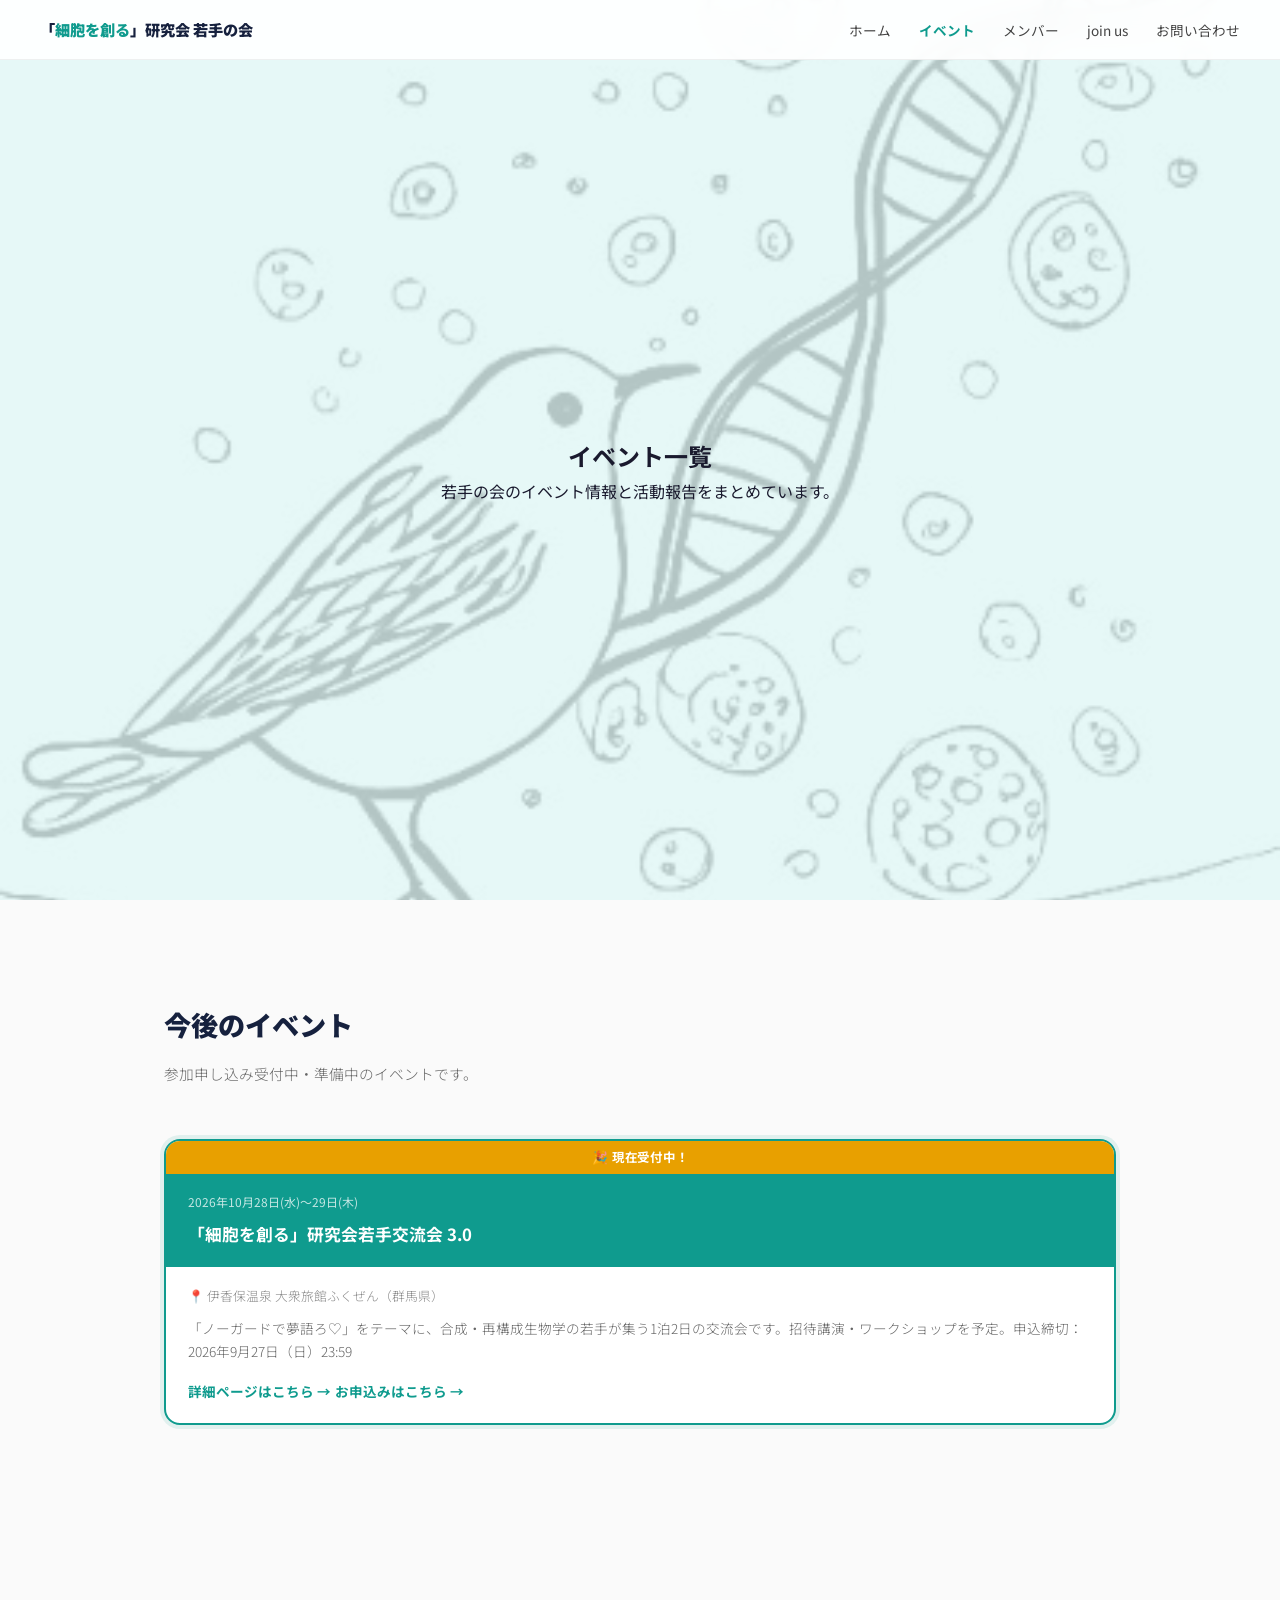
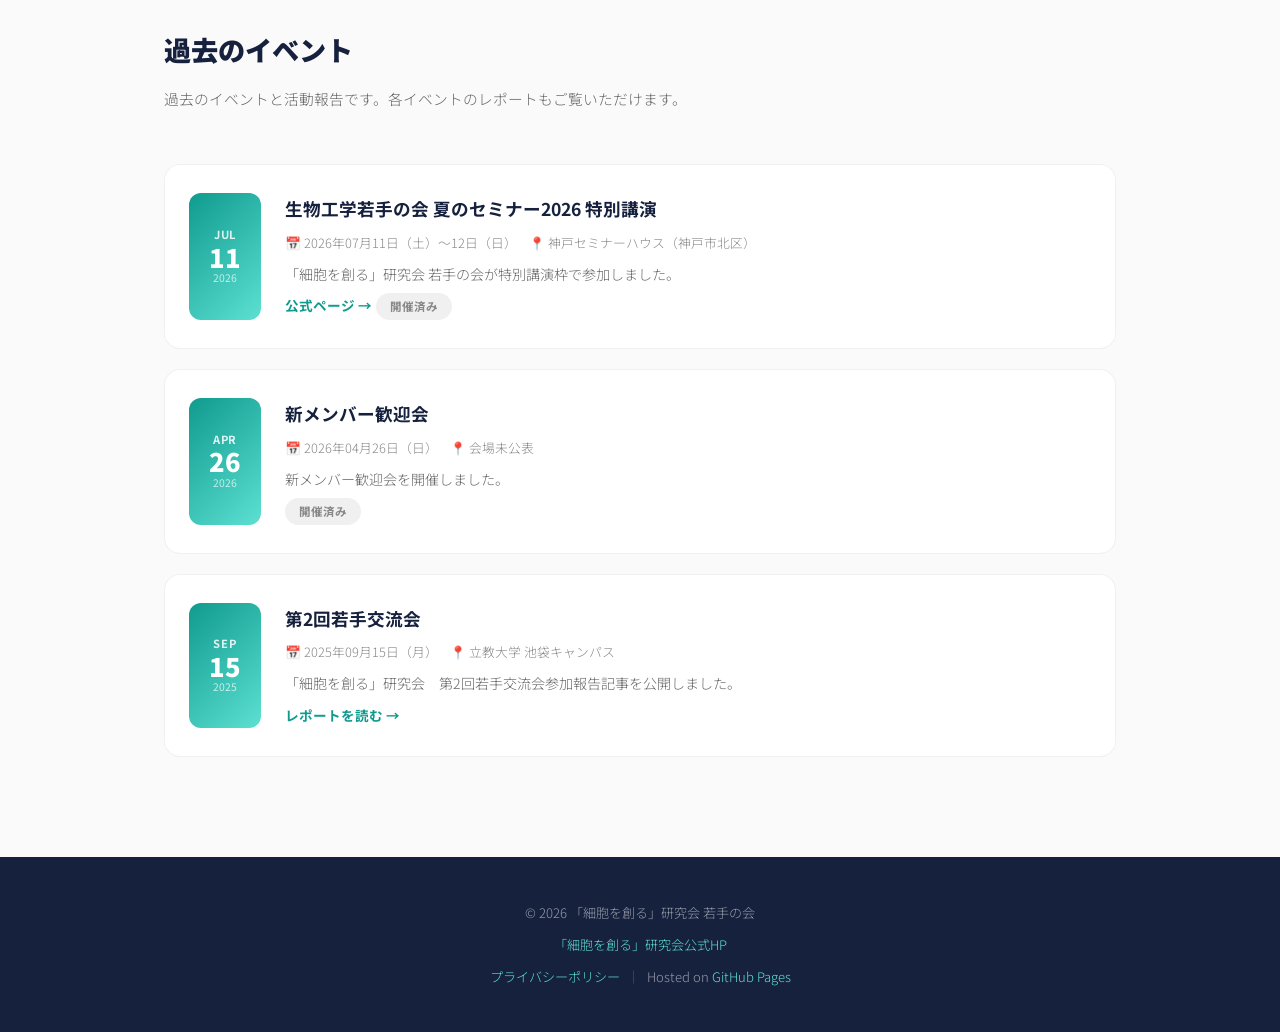
==== commit df5b8401: "Update event registration deadline in events.html" ====
--- a/events.html
+++ b/events.html
@@ -86,7 +86,7 @@
       <p class="event-meta">
         <span>📍 伊香保温泉 大衆旅館ふくぜん（群馬県）</span>
       </p>
-      <p>「ノーガードで夢語ろ♡」をテーマに、合成・再構成生物学の若手が集う1泊2日の交流会です。招待講演・ワークショップを予定。申込締切：2026年9月20日（日）23:59</p>
+      <p>「ノーガードで夢語ろ♡」をテーマに、合成・再構成生物学の若手が集う1泊2日の交流会です。招待講演・ワークショップを予定。申込締切：2026年9月27日（日）23:59</p>
       <a href="wakate-koryu-3.html" class="event-link">詳細ページはこちら →</a>
       <a href="https://connpass.com/event/403059/" class="event-link" target="_blank" rel="noopener">お申込みはこちら →</a>
     </div>
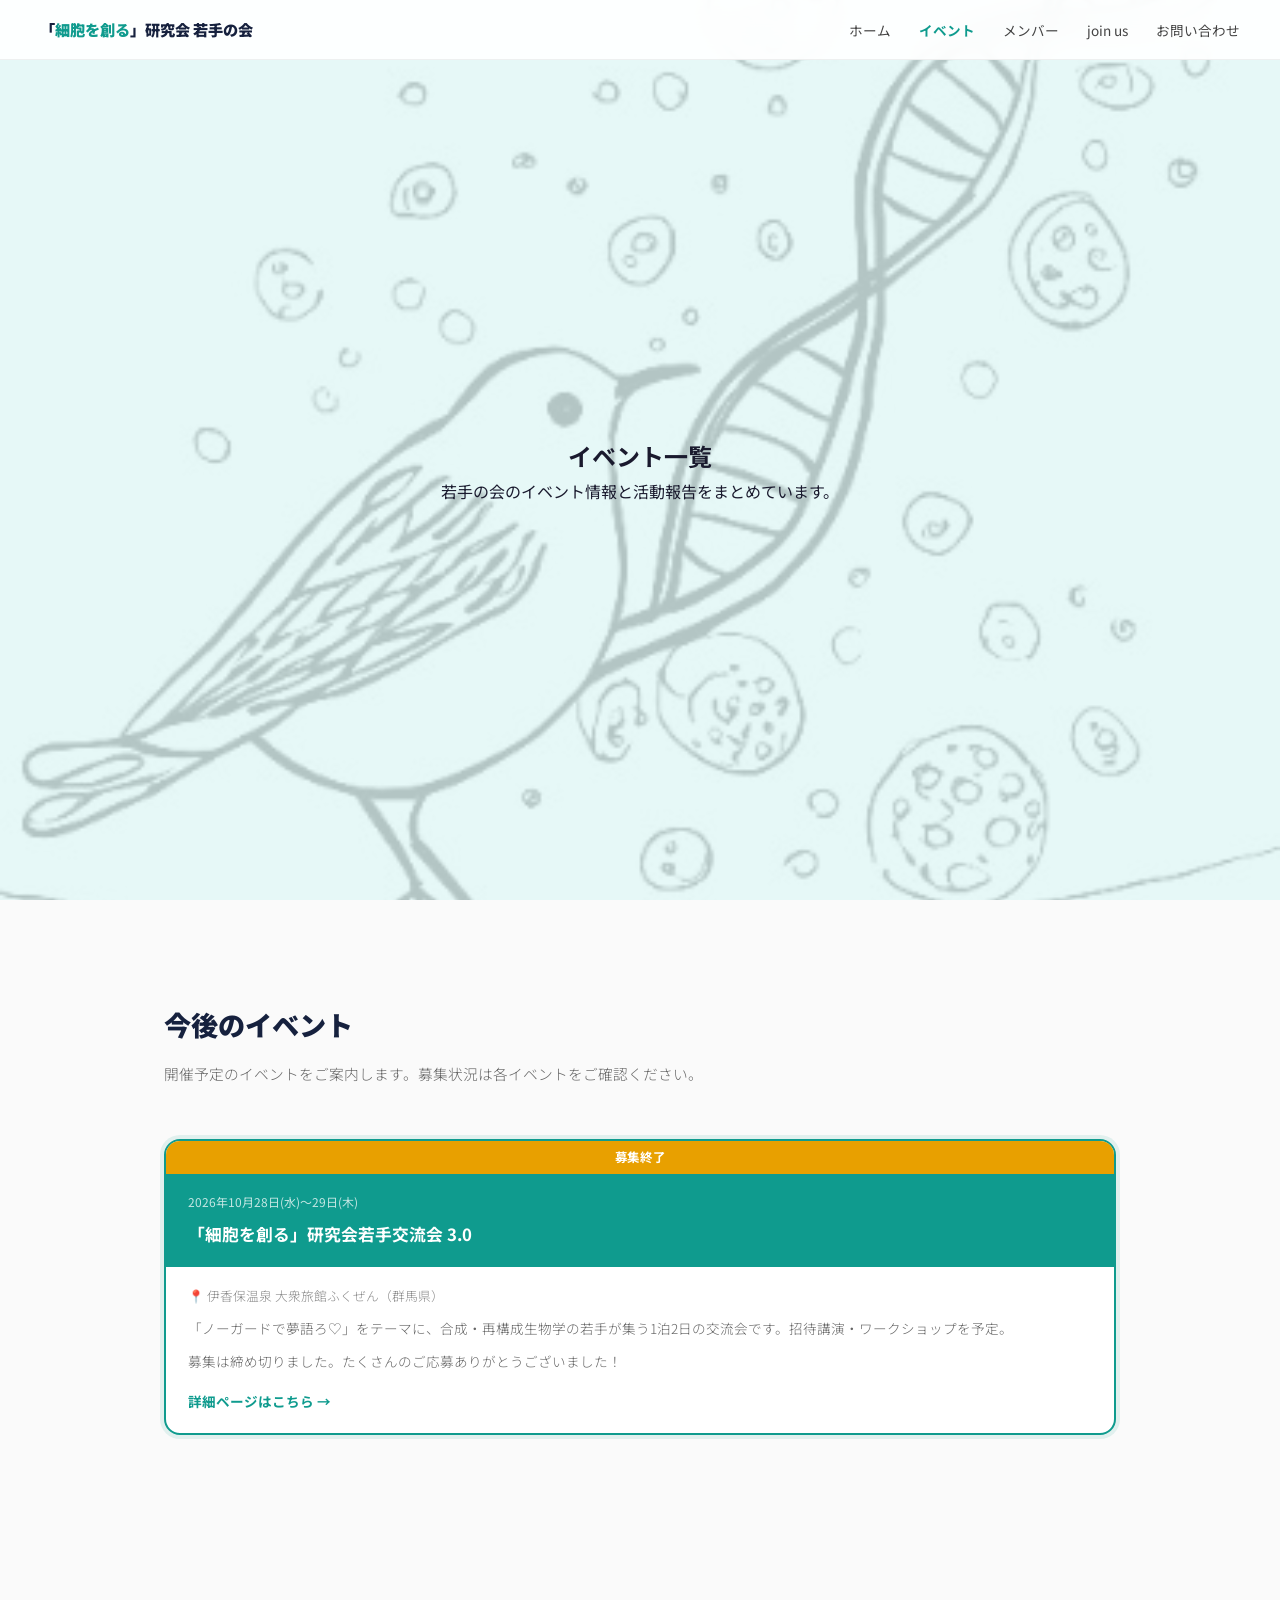
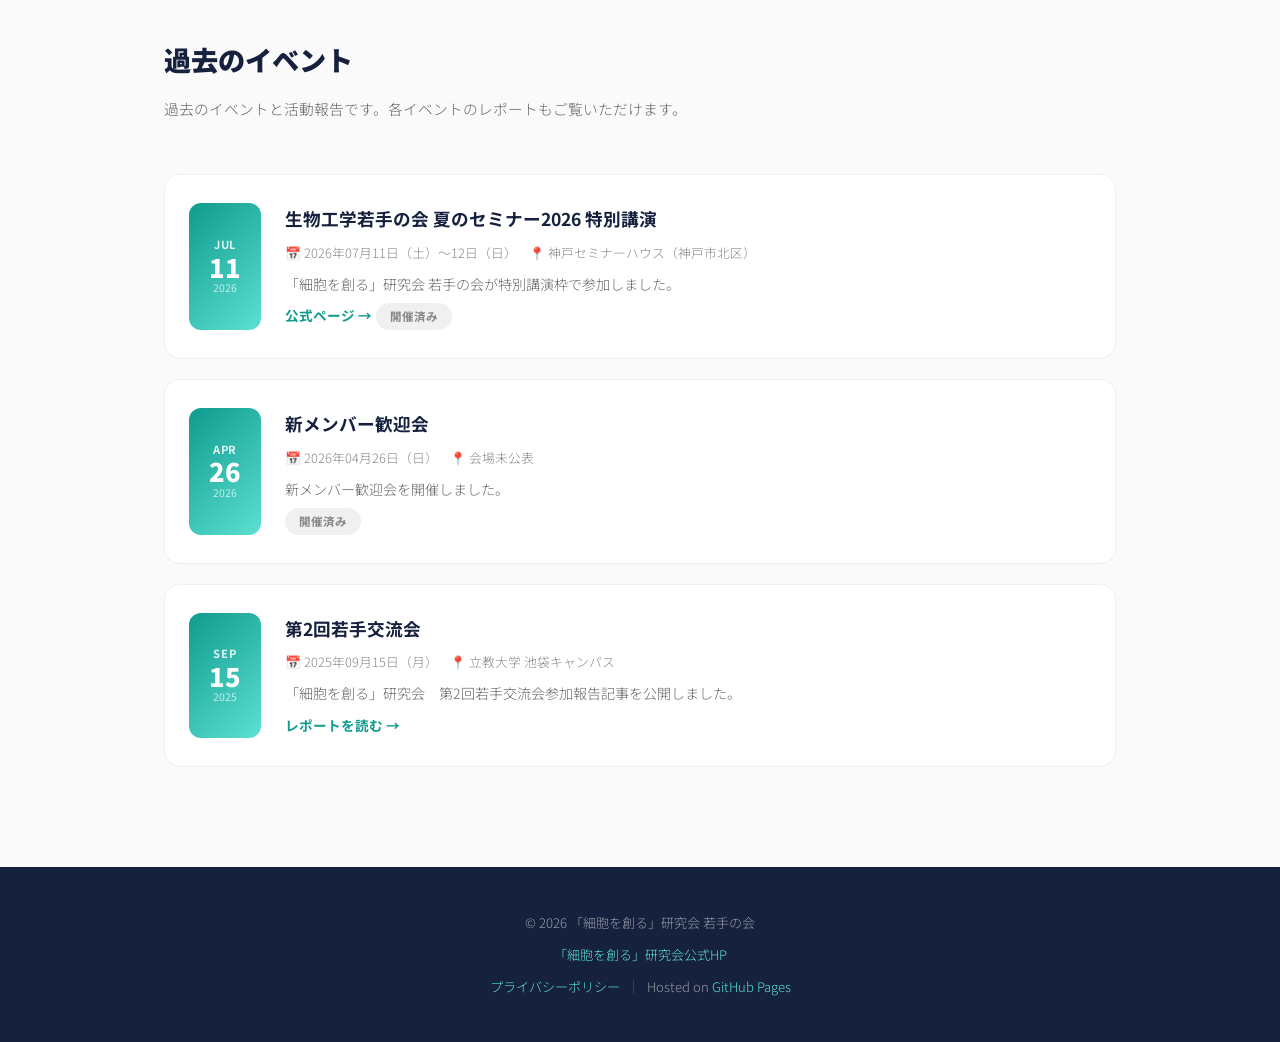
==== commit 76240468: "Add files via upload" ====
--- a/events.html
+++ b/events.html
@@ -55,7 +55,7 @@
       今後のイベント
     </h2>
     <p class="section-sub" data-aos="fade-up" data-aos-delay="100">
-      参加申し込み受付中・準備中のイベントです。
+      開催予定のイベントをご案内します。募集状況は各イベントをご確認ください。
     </p>
 
     <!--
@@ -75,9 +75,9 @@
 
 <div class="event-card-grid">
 
-  <!-- ▼▼▼ 若手交流会 3.0（受付中・先頭に表示） ▼▼▼ -->
+  <!-- ▼▼▼ 若手交流会 3.0（募集終了・先頭に表示） ▼▼▼ -->
   <div class="event-card event-card--open" data-aos="fade-up" data-aos-delay="100">
-    <div class="event-card-open-badge">🎉 現在受付中！</div>
+    <div class="event-card-open-badge">募集終了</div>
     <div class="event-card-header upcoming">
       <span class="event-card-date">2026年10月28日(水)〜29日(木)</span>
       <h3>「細胞を創る」研究会若手交流会 3.0</h3>
@@ -86,9 +86,9 @@
       <p class="event-meta">
         <span>📍 伊香保温泉 大衆旅館ふくぜん（群馬県）</span>
       </p>
-      <p>「ノーガードで夢語ろ♡」をテーマに、合成・再構成生物学の若手が集う1泊2日の交流会です。招待講演・ワークショップを予定。申込締切：2026年9月27日（日）23:59</p>
+      <p>「ノーガードで夢語ろ♡」をテーマに、合成・再構成生物学の若手が集う1泊2日の交流会です。招待講演・ワークショップを予定。</p>
+      <p>募集は締め切りました。たくさんのご応募ありがとうございました！</p>
       <a href="wakate-koryu-3.html" class="event-link">詳細ページはこちら →</a>
-      <a href="https://connpass.com/event/403059/" class="event-link" target="_blank" rel="noopener">お申込みはこちら →</a>
     </div>
   </div>
 
